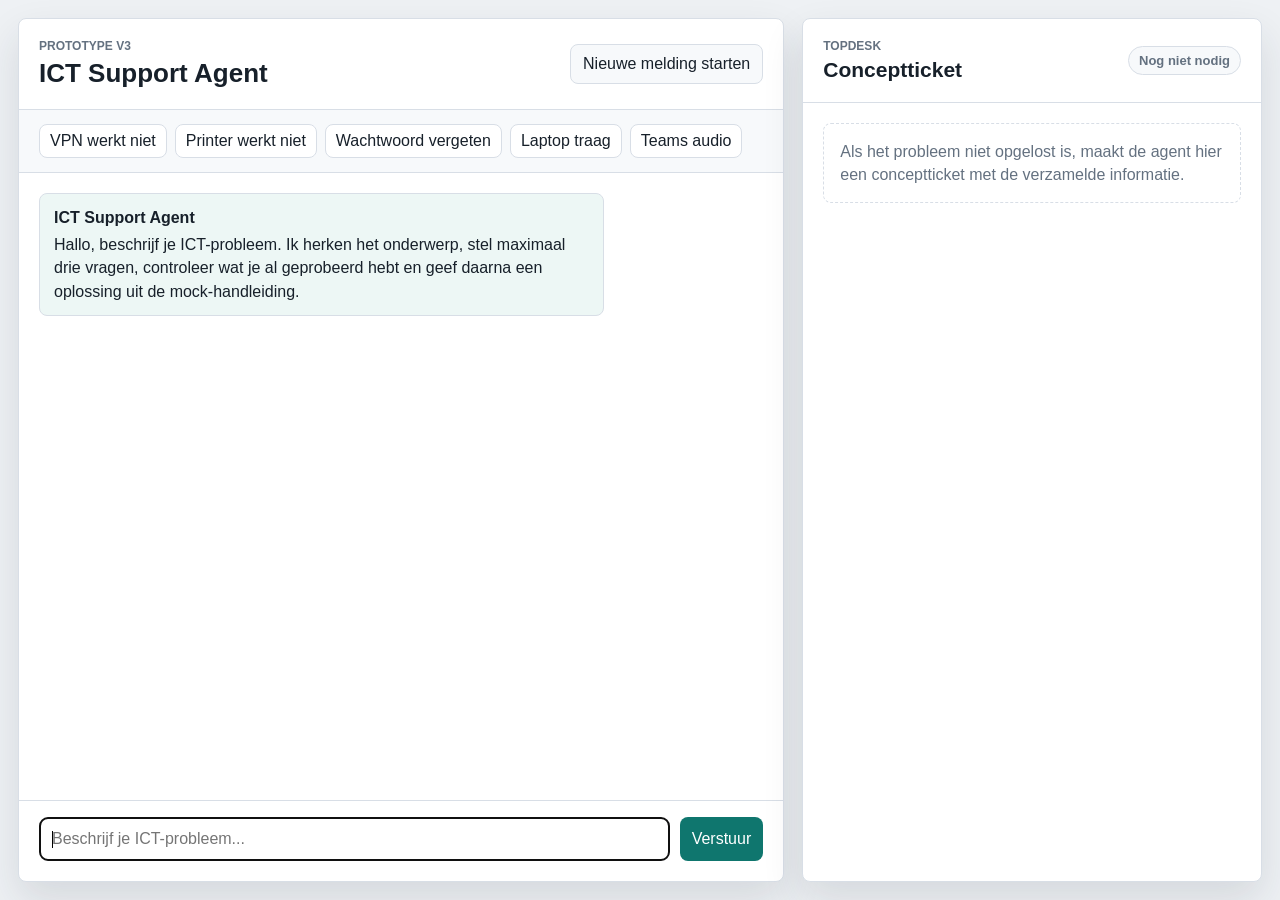
==== index.html @ bc163fb8 "Add files via upload" ====
<!doctype html>
<html lang="nl">
  <head>
    <meta charset="utf-8" />
    <meta name="viewport" content="width=device-width, initial-scale=1" />
    <meta http-equiv="refresh" content="0; url=./ict-support-agent-v3.html" />
    <title>ICT Support Agent Prototype</title>
    <style>
      body {
        margin: 0;
        min-height: 100vh;
        display: grid;
        place-items: center;
        background: #eef1f4;
        color: #17202a;
        font-family: "Segoe UI", Arial, sans-serif;
      }

      main {
        width: min(92vw, 520px);
        border: 1px solid #d8dee6;
        border-radius: 8px;
        background: #fff;
        padding: 24px;
        text-align: center;
      }

      a {
        color: #0f766e;
        font-weight: 700;
      }
    </style>
  </head>
  <body>
    <main>
      <h1>ICT Support Agent Prototype</h1>
      <p>Je wordt doorgestuurd naar versie 3.</p>
      <p><a href="./ict-support-agent-v3.html">Open het prototype</a></p>
    </main>
  </body>
</html>
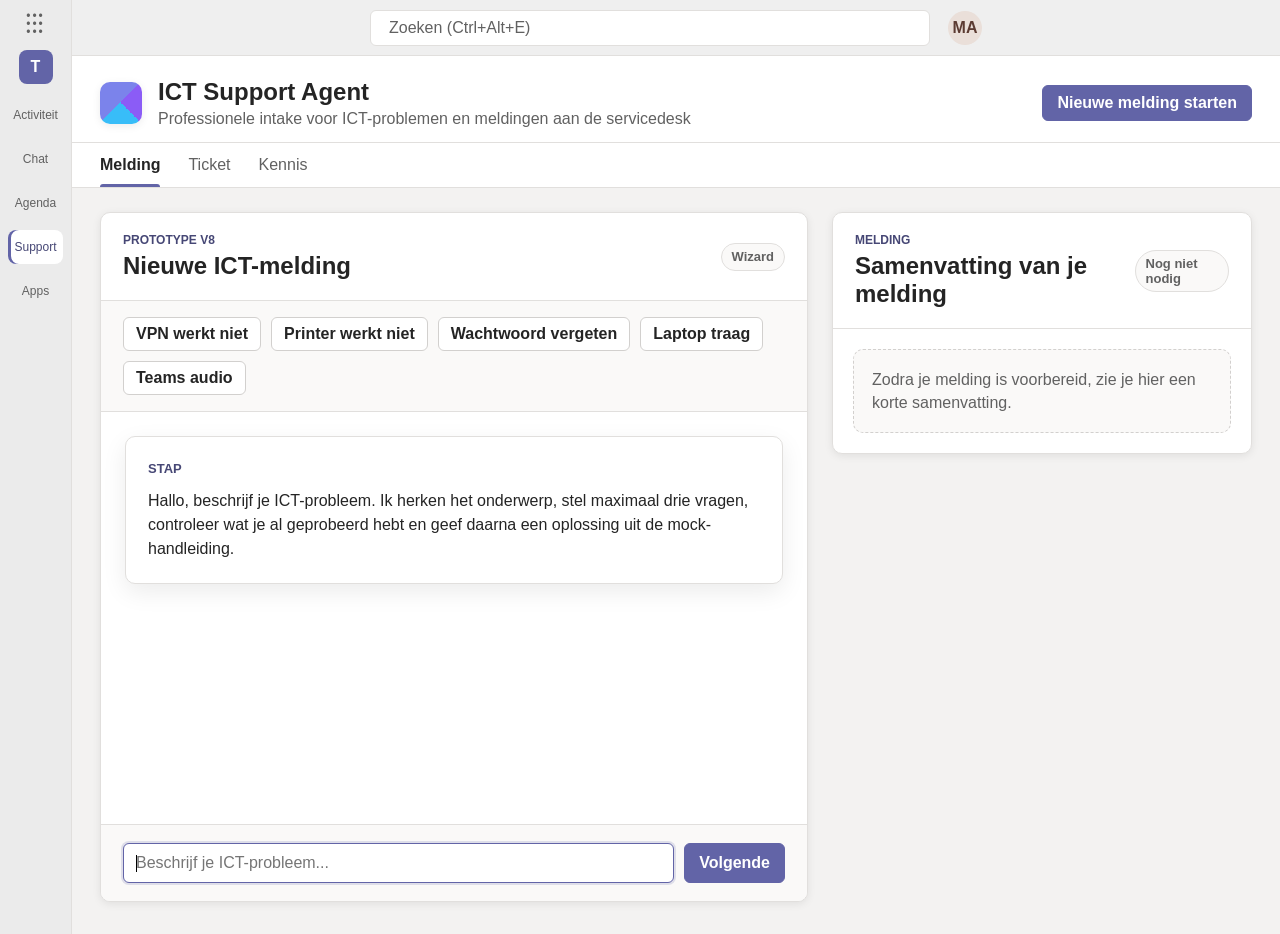
==== commit 7f000b46: "Add files via upload" ====
--- a/index.html
+++ b/index.html
@@ -3,7 +3,7 @@
   <head>
     <meta charset="utf-8" />
     <meta name="viewport" content="width=device-width, initial-scale=1" />
-    <meta http-equiv="refresh" content="0; url=./ict-support-agent-v3.html" />
+    <meta http-equiv="refresh" content="0; url=./ict-support-agent-v8.html" />
     <title>ICT Support Agent Prototype</title>
     <style>
       body {
@@ -34,8 +34,8 @@
   <body>
     <main>
       <h1>ICT Support Agent Prototype</h1>
-      <p>Je wordt doorgestuurd naar versie 3.</p>
-      <p><a href="./ict-support-agent-v3.html">Open het prototype</a></p>
+      <p>Je wordt doorgestuurd naar versie 8.</p>
+      <p><a href="./ict-support-agent-v8.html">Open het prototype</a></p>
     </main>
   </body>
 </html>
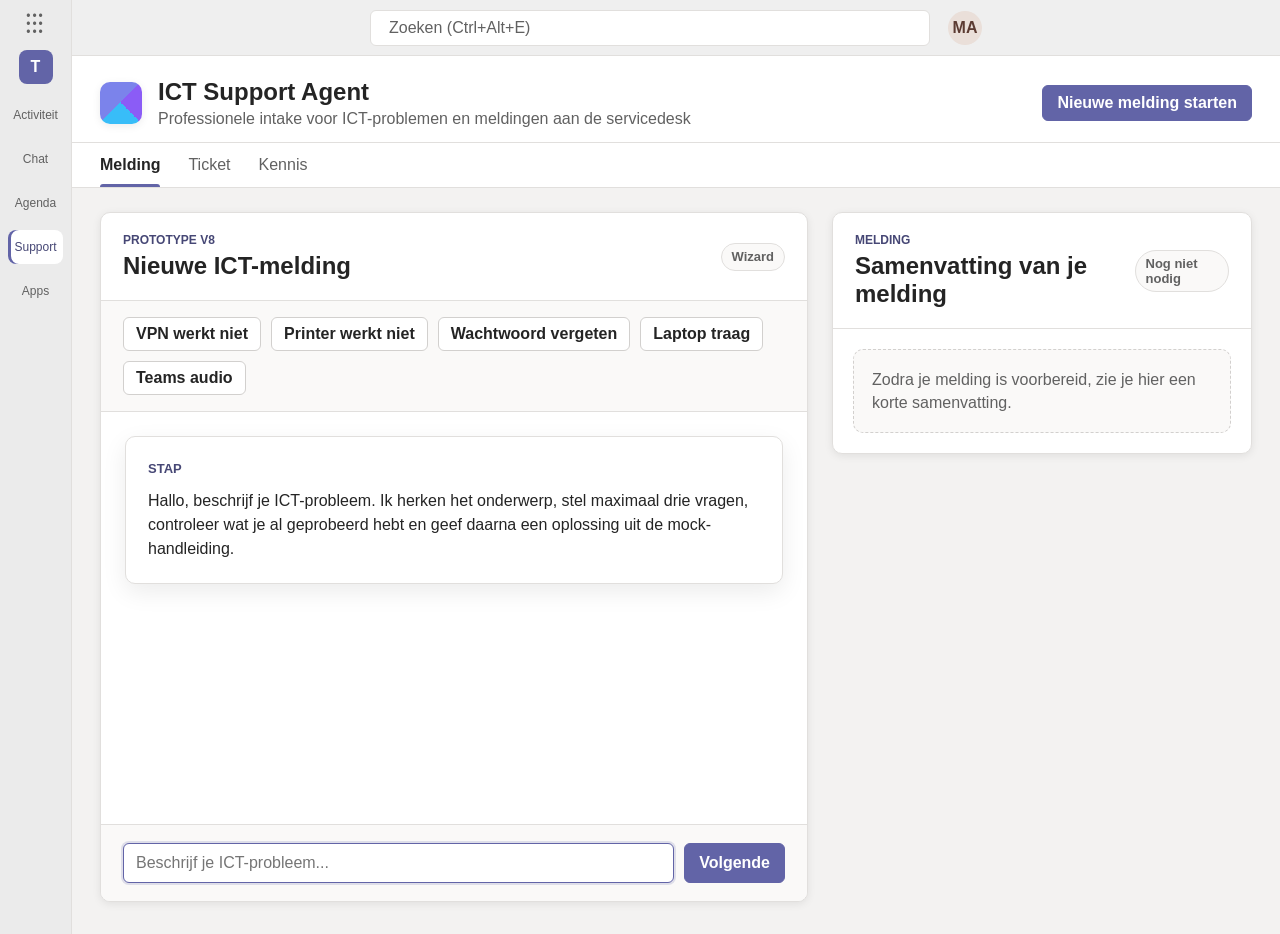
==== commit 79865d39: "Add files via upload" ====
--- a/index.html
+++ b/index.html
@@ -5,6 +5,9 @@
     <meta name="viewport" content="width=device-width, initial-scale=1" />
     <meta http-equiv="refresh" content="0; url=./ict-support-agent-v8.html" />
     <title>ICT Support Agent Prototype</title>
+    <script>
+      window.location.replace("./ict-support-agent-v8.html");
+    </script>
     <style>
       body {
         margin: 0;
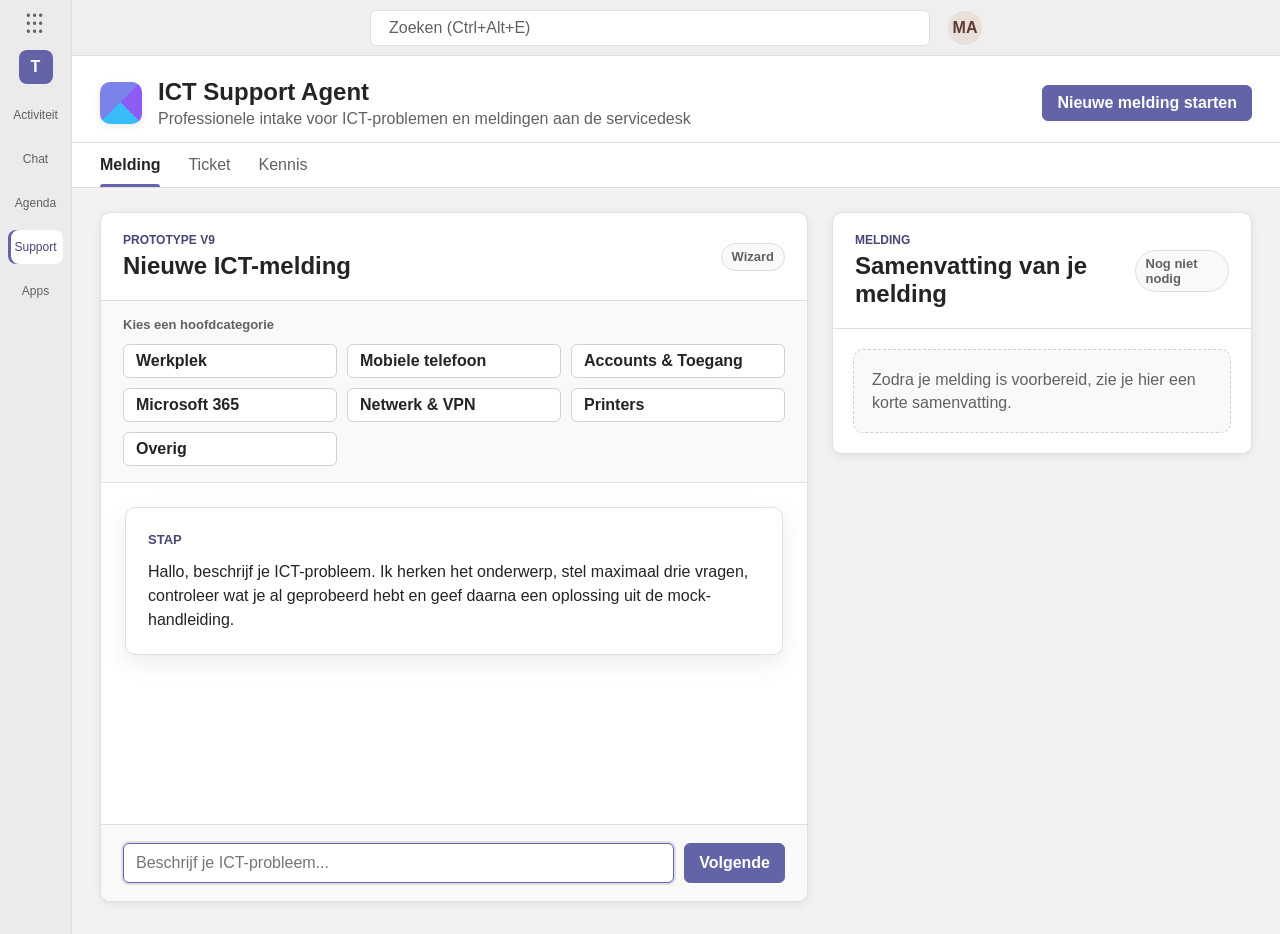
==== commit 18d3e767: "Add files via upload Mobile changes" ====
--- a/index.html
+++ b/index.html
@@ -3,10 +3,10 @@
   <head>
     <meta charset="utf-8" />
     <meta name="viewport" content="width=device-width, initial-scale=1" />
-    <meta http-equiv="refresh" content="0; url=./ict-support-agent-v8.html" />
+    <meta http-equiv="refresh" content="0; url=./ict-support-agent-v9.html" />
     <title>ICT Support Agent Prototype</title>
     <script>
-      window.location.replace("./ict-support-agent-v8.html");
+      window.location.replace("./ict-support-agent-v9.html");
     </script>
     <style>
       body {
@@ -37,8 +37,8 @@
   <body>
     <main>
       <h1>ICT Support Agent Prototype</h1>
-      <p>Je wordt doorgestuurd naar versie 8.</p>
-      <p><a href="./ict-support-agent-v8.html">Open het prototype</a></p>
+      <p>Je wordt doorgestuurd naar versie 9.</p>
+      <p><a href="./ict-support-agent-v9.html">Open het prototype</a></p>
     </main>
   </body>
 </html>
